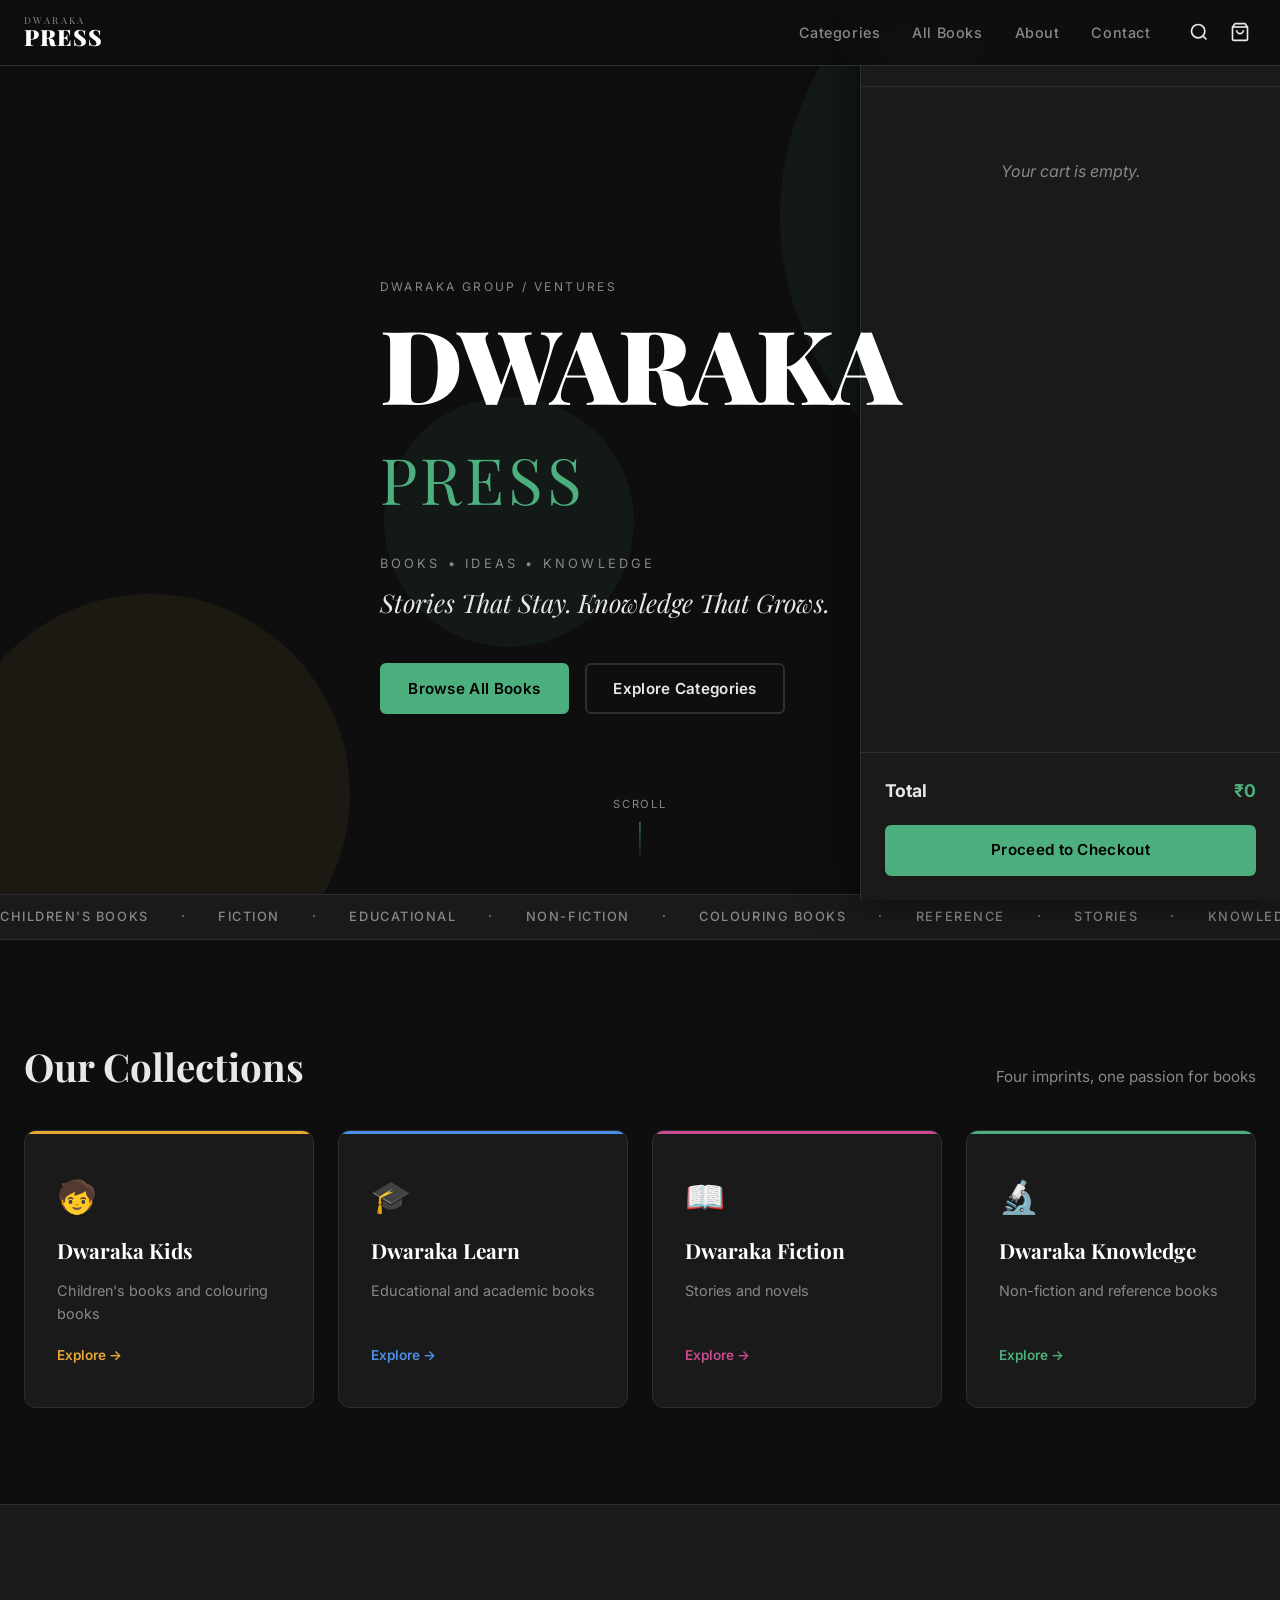
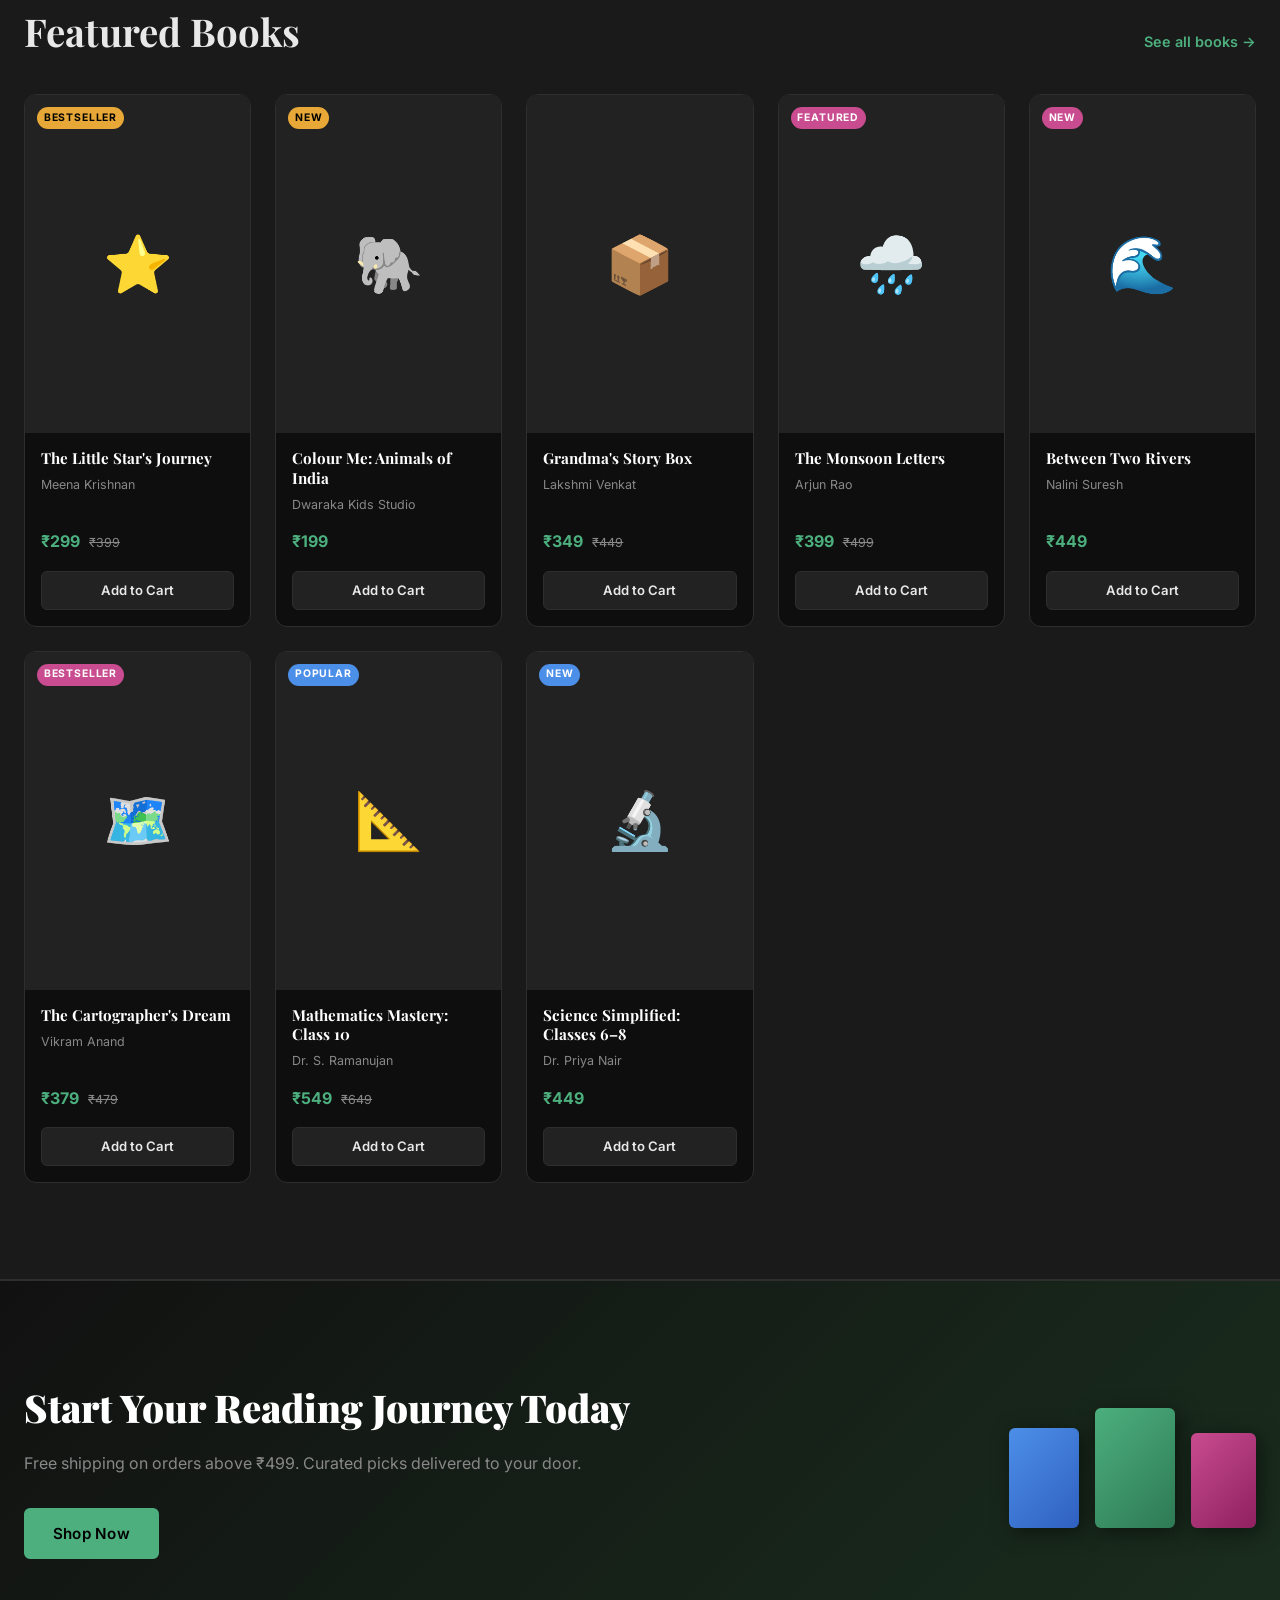
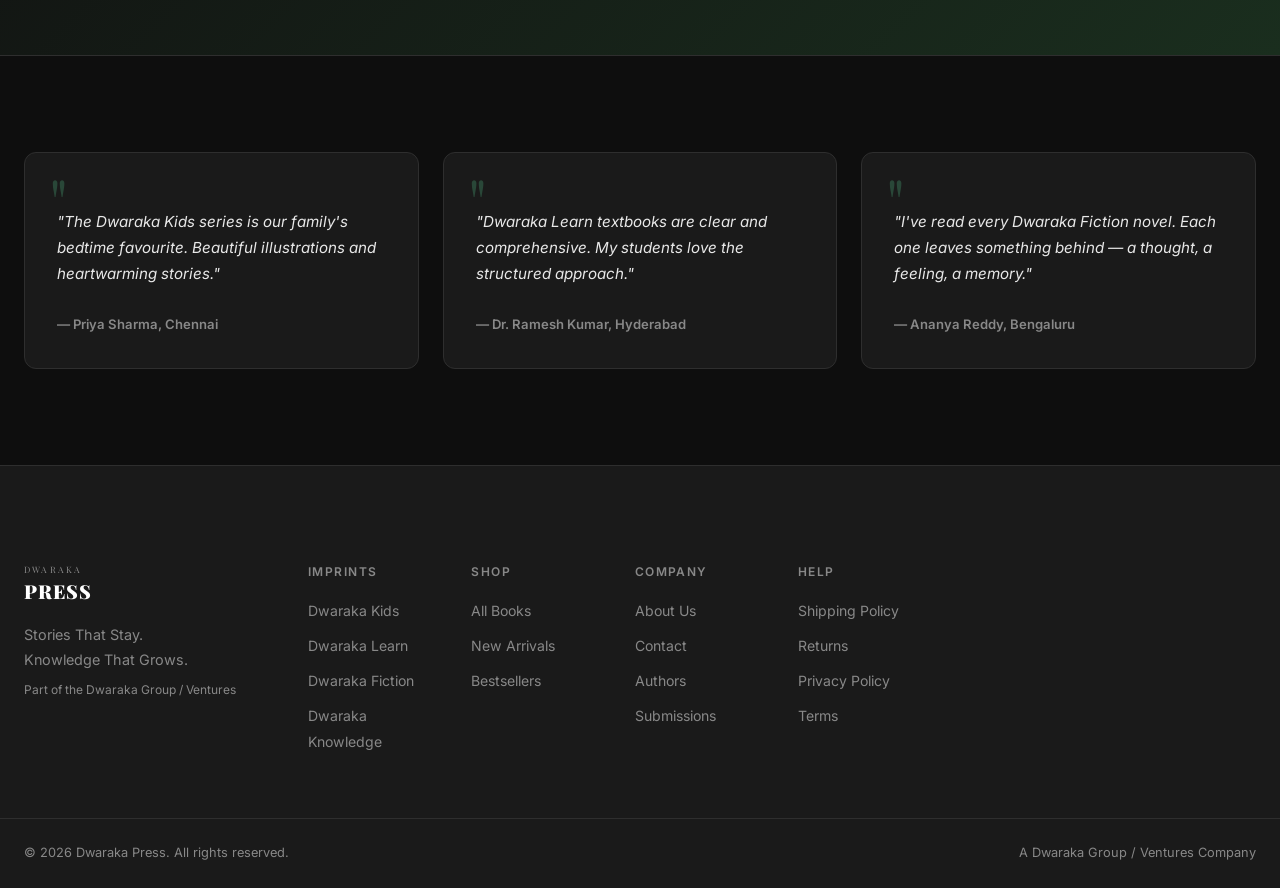
==== index.html @ 1da7fdc3 "first commit" ====
<!DOCTYPE html>
<html lang="en">
<head>
  <meta charset="UTF-8" />
  <meta name="viewport" content="width=device-width, initial-scale=1.0" />
  <title>Dwaraka Press – Books · Ideas · Knowledge</title>
  <meta name="description" content="Dwaraka Press – Stories That Stay. Knowledge That Grows. Shop children's books, fiction, educational and non-fiction books." />
  <link rel="stylesheet" href="css/styles.css" />
  <link rel="preconnect" href="https://fonts.googleapis.com" />
  <link rel="preconnect" href="https://fonts.gstatic.com" crossorigin />
  <link href="https://fonts.googleapis.com/css2?family=Playfair+Display:ital,wght@0,400;0,700;0,900;1,400&family=Inter:wght@300;400;500;600;700&display=swap" rel="stylesheet" />
</head>
<body>

  <!-- ===== HEADER / NAV ===== -->
  <header class="site-header" id="site-header">
    <div class="header-inner container">
      <a href="index.html" class="brand-logo" aria-label="Dwaraka Press home">
        <span class="brand-parent">DWARAKA</span>
        <span class="brand-name">PRESS</span>
      </a>

      <nav class="main-nav" aria-label="Main navigation">
        <ul role="list">
          <li><a href="#categories">Categories</a></li>
          <li><a href="books.html">All Books</a></li>
          <li><a href="about.html">About</a></li>
          <li><a href="contact.html">Contact</a></li>
        </ul>
      </nav>

      <div class="header-actions">
        <button class="icon-btn search-toggle" aria-label="Open search" aria-expanded="false" aria-controls="search-overlay">
          <svg width="20" height="20" viewBox="0 0 24 24" fill="none" stroke="currentColor" stroke-width="2" aria-hidden="true"><circle cx="11" cy="11" r="8"/><path d="m21 21-4.35-4.35"/></svg>
        </button>
        <button class="icon-btn cart-toggle" aria-label="Open cart" aria-controls="cart-modal">
          <svg width="20" height="20" viewBox="0 0 24 24" fill="none" stroke="currentColor" stroke-width="2" aria-hidden="true"><path d="M6 2 3 6v14a2 2 0 0 0 2 2h14a2 2 0 0 0 2-2V6l-3-4z"/><line x1="3" y1="6" x2="21" y2="6"/><path d="M16 10a4 4 0 0 1-8 0"/></svg>
          <span class="cart-badge" id="cart-count" aria-live="polite">0</span>
        </button>
        <button class="hamburger" aria-label="Toggle menu" aria-expanded="false" aria-controls="mobile-nav">
          <span></span><span></span><span></span>
        </button>
      </div>
    </div>

    <!-- Mobile Nav -->
    <nav class="mobile-nav" id="mobile-nav" aria-hidden="true">
      <ul role="list">
        <li><a href="#categories">Categories</a></li>
        <li><a href="books.html">All Books</a></li>
        <li><a href="about.html">About</a></li>
        <li><a href="contact.html">Contact</a></li>
      </ul>
    </nav>
  </header>

  <!-- ===== SEARCH OVERLAY ===== -->
  <div class="search-overlay" id="search-overlay" aria-hidden="true" role="search">
    <div class="search-inner">
      <label for="search-input" class="visually-hidden">Search books</label>
      <input type="search" id="search-input" placeholder="Search books, authors, topics…" autocomplete="off" enterkeyhint="search" />
      <button class="search-close" aria-label="Close search">✕</button>
    </div>
    <div class="search-results" id="search-results" aria-live="polite"></div>
  </div>

  <main>

    <!-- ===== HERO ===== -->
    <section class="hero" aria-labelledby="hero-heading">
      <div class="hero-bg-art" aria-hidden="true">
        <div class="hero-circle c1"></div>
        <div class="hero-circle c2"></div>
        <div class="hero-circle c3"></div>
      </div>
      <div class="container hero-content">
        <p class="hero-eyebrow">DWARAKA GROUP / VENTURES</p>
        <h1 id="hero-heading">
          <span class="hero-title-main">DWARAKA</span>
          <span class="hero-title-sub">PRESS</span>
        </h1>
        <p class="hero-meta">BOOKS &bull; IDEAS &bull; KNOWLEDGE</p>
        <p class="hero-tagline"><em>Stories That Stay. Knowledge That Grows.</em></p>
        <div class="hero-ctas">
          <a href="books.html" class="btn btn-primary">Browse All Books</a>
          <a href="#categories" class="btn btn-ghost">Explore Categories</a>
        </div>
      </div>
      <div class="hero-scroll-hint" aria-hidden="true">
        <span>Scroll</span>
        <div class="scroll-line"></div>
      </div>
    </section>

    <!-- ===== MARQUEE BANNER ===== -->
    <div class="marquee-banner" aria-hidden="true">
      <div class="marquee-track">
        <span>Children's Books</span><span>·</span>
        <span>Fiction</span><span>·</span>
        <span>Educational</span><span>·</span>
        <span>Non-Fiction</span><span>·</span>
        <span>Colouring Books</span><span>·</span>
        <span>Reference</span><span>·</span>
        <span>Stories</span><span>·</span>
        <span>Knowledge</span><span>·</span>
        <!-- duplicate for seamless loop -->
        <span>Children's Books</span><span>·</span>
        <span>Fiction</span><span>·</span>
        <span>Educational</span><span>·</span>
        <span>Non-Fiction</span><span>·</span>
        <span>Colouring Books</span><span>·</span>
        <span>Reference</span><span>·</span>
        <span>Stories</span><span>·</span>
        <span>Knowledge</span><span>·</span>
      </div>
    </div>

    <!-- ===== CATEGORIES ===== -->
    <section class="categories-section" id="categories" aria-labelledby="cat-heading">
      <div class="container">
        <div class="section-header">
          <h2 id="cat-heading">Our Collections</h2>
          <p>Four imprints, one passion for books</p>
        </div>
        <div class="categories-grid">
          <a href="books.html?cat=kids" class="category-card cat-kids" data-cat="kids">
            <div class="cat-icon" aria-hidden="true">🧒</div>
            <h3>Dwaraka Kids</h3>
            <p>Children's books and colouring books</p>
            <span class="cat-link">Explore →</span>
          </a>
          <a href="books.html?cat=learn" class="category-card cat-learn" data-cat="learn">
            <div class="cat-icon" aria-hidden="true">🎓</div>
            <h3>Dwaraka Learn</h3>
            <p>Educational and academic books</p>
            <span class="cat-link">Explore →</span>
          </a>
          <a href="books.html?cat=fiction" class="category-card cat-fiction" data-cat="fiction">
            <div class="cat-icon" aria-hidden="true">📖</div>
            <h3>Dwaraka Fiction</h3>
            <p>Stories and novels</p>
            <span class="cat-link">Explore →</span>
          </a>
          <a href="books.html?cat=knowledge" class="category-card cat-knowledge" data-cat="knowledge">
            <div class="cat-icon" aria-hidden="true">🔬</div>
            <h3>Dwaraka Knowledge</h3>
            <p>Non-fiction and reference books</p>
            <span class="cat-link">Explore →</span>
          </a>
        </div>
      </div>
    </section>

    <!-- ===== FEATURED BOOKS ===== -->
    <section class="featured-section" aria-labelledby="featured-heading">
      <div class="container">
        <div class="section-header">
          <h2 id="featured-heading">Featured Books</h2>
          <a href="books.html" class="see-all-link">See all books →</a>
        </div>
        <div class="books-grid" id="featured-books" role="list">
          <!-- Populated by JS -->
        </div>
      </div>
    </section>

    <!-- ===== BANNER / PROMO ===== -->
    <section class="promo-banner" aria-labelledby="promo-heading">
      <div class="container promo-inner">
        <div class="promo-text">
          <h2 id="promo-heading">Start Your Reading Journey Today</h2>
          <p>Free shipping on orders above ₹499. Curated picks delivered to your door.</p>
          <a href="books.html" class="btn btn-primary">Shop Now</a>
        </div>
        <div class="promo-art" aria-hidden="true">
          <div class="promo-book pb1"></div>
          <div class="promo-book pb2"></div>
          <div class="promo-book pb3"></div>
        </div>
      </div>
    </section>

    <!-- ===== TESTIMONIALS ===== -->
    <section class="testimonials-section" aria-labelledby="testimonials-heading">
      <div class="container">
        <h2 id="testimonials-heading" class="visually-hidden">What readers say</h2>
        <div class="testimonials-grid">
          <blockquote class="testimonial-card">
            <p>"The Dwaraka Kids series is our family's bedtime favourite. Beautiful illustrations and heartwarming stories."</p>
            <footer><cite>— Priya Sharma, Chennai</cite></footer>
          </blockquote>
          <blockquote class="testimonial-card">
            <p>"Dwaraka Learn textbooks are clear and comprehensive. My students love the structured approach."</p>
            <footer><cite>— Dr. Ramesh Kumar, Hyderabad</cite></footer>
          </blockquote>
          <blockquote class="testimonial-card">
            <p>"I've read every Dwaraka Fiction novel. Each one leaves something behind — a thought, a feeling, a memory."</p>
            <footer><cite>— Ananya Reddy, Bengaluru</cite></footer>
          </blockquote>
        </div>
      </div>
    </section>

  </main>

  <!-- ===== FOOTER ===== -->
  <footer class="site-footer">
    <div class="container footer-inner">
      <div class="footer-brand">
        <div class="footer-logo">
          <span class="brand-parent">DWARAKA</span>
          <span class="brand-name">PRESS</span>
        </div>
        <p>Stories That Stay.<br/>Knowledge That Grows.</p>
        <p class="footer-parent">Part of the Dwaraka Group / Ventures</p>
      </div>
      <div class="footer-links">
        <div class="footer-col">
          <h4>Imprints</h4>
          <ul role="list">
            <li><a href="books.html?cat=kids">Dwaraka Kids</a></li>
            <li><a href="books.html?cat=learn">Dwaraka Learn</a></li>
            <li><a href="books.html?cat=fiction">Dwaraka Fiction</a></li>
            <li><a href="books.html?cat=knowledge">Dwaraka Knowledge</a></li>
          </ul>
        </div>
        <div class="footer-col">
          <h4>Shop</h4>
          <ul role="list">
            <li><a href="books.html">All Books</a></li>
            <li><a href="books.html?sort=new">New Arrivals</a></li>
            <li><a href="books.html?sort=bestseller">Bestsellers</a></li>
          </ul>
        </div>
        <div class="footer-col">
          <h4>Company</h4>
          <ul role="list">
            <li><a href="about.html">About Us</a></li>
            <li><a href="contact.html">Contact</a></li>
            <li><a href="#">Authors</a></li>
            <li><a href="#">Submissions</a></li>
          </ul>
        </div>
        <div class="footer-col">
          <h4>Help</h4>
          <ul role="list">
            <li><a href="#">Shipping Policy</a></li>
            <li><a href="#">Returns</a></li>
            <li><a href="#">Privacy Policy</a></li>
            <li><a href="#">Terms</a></li>
          </ul>
        </div>
      </div>
    </div>
    <div class="footer-bottom container">
      <p>&copy; 2026 Dwaraka Press. All rights reserved.</p>
      <p>A Dwaraka Group / Ventures Company</p>
    </div>
  </footer>

  <!-- ===== CART MODAL ===== -->
  <dialog class="cart-modal" id="cart-modal" aria-labelledby="cart-heading">
    <div class="cart-modal-inner">
      <div class="cart-header">
        <h2 id="cart-heading">Your Cart</h2>
        <button class="icon-btn cart-close" aria-label="Close cart">✕</button>
      </div>
      <div class="cart-items" id="cart-items" aria-live="polite">
        <p class="cart-empty">Your cart is empty.</p>
      </div>
      <div class="cart-footer" id="cart-footer" hidden>
        <div class="cart-total">
          <span>Total</span>
          <span id="cart-total-price">₹0</span>
        </div>
        <a href="checkout.html" class="btn btn-primary btn-full">Proceed to Checkout</a>
      </div>
    </div>
  </dialog>

  <!-- ===== TOAST ===== -->
  <div class="toast" id="toast" aria-live="assertive" aria-atomic="true" hidden></div>

  <script src="js/data.js"></script>
  <script src="js/cart.js"></script>
  <script src="js/main.js"></script>
</body>
</html>
---- css/styles.css ----
/* ============================================================
   DWARAKA PRESS – Main Stylesheet
   Design: Dark-first, elegant, editorial
   ============================================================ */

/* ---------- 0. CSS Custom Properties ---------- */
:root {
  /* Colours */
  --clr-bg: #0e0e0e;
  --clr-surface: #1a1a1a;
  --clr-surface-2: #222222;
  --clr-border: #2e2e2e;
  --clr-text: #e8e8e8;
  --clr-text-muted: #888;
  --clr-accent: #4caf7d;       /* green – matches the pill in the image */
  --clr-accent-hover: #3d9c6a;
  --clr-gold: #c9a84c;
  --clr-white: #ffffff;

  /* Category colours */
  --clr-kids:      #e8a838;
  --clr-learn:     #4c8fe8;
  --clr-fiction:   #c84c8f;
  --clr-knowledge: #4caf7d;

  /* Typography */
  --font-serif: 'Playfair Display', Georgia, serif;
  --font-sans:  'Inter', system-ui, sans-serif;

  /* Spacing */
  --space-xs:  0.5rem;
  --space-sm:  1rem;
  --space-md:  2rem;
  --space-lg:  4rem;
  --space-xl:  6rem;

  /* Radius */
  --radius-sm: 6px;
  --radius-md: 12px;
  --radius-lg: 20px;

  /* Transition */
  --ease: cubic-bezier(0.4, 0, 0.2, 1);
  --dur:  250ms;

  /* Container */
  --container: 1280px;
}

/* ---------- 1. Reset & Base ---------- */
*, *::before, *::after { box-sizing: border-box; margin: 0; padding: 0; }

html {
  scroll-behavior: smooth;
  -webkit-text-size-adjust: 100%;
}

body {
  font-family: var(--font-sans);
  background: var(--clr-bg);
  color: var(--clr-text);
  line-height: 1.6;
  overflow-x: hidden;
}

img { display: block; max-width: 100%; height: auto; }
a { color: inherit; text-decoration: none; }
ul[role="list"] { list-style: none; }
button { cursor: pointer; font: inherit; }

.visually-hidden {
  position: absolute;
  width: 1px; height: 1px;
  padding: 0; margin: -1px;
  overflow: hidden;
  clip: rect(0,0,0,0);
  white-space: nowrap;
  border: 0;
}

/* ---------- 2. Layout Utilities ---------- */
.container {
  max-width: var(--container);
  margin-inline: auto;
  padding-inline: 1.5rem;
}

.section-header {
  display: flex;
  align-items: baseline;
  justify-content: space-between;
  gap: var(--space-sm);
  margin-bottom: var(--space-md);
  flex-wrap: wrap;
}
.section-header h2 {
  font-family: var(--font-serif);
  font-size: clamp(1.6rem, 3vw, 2.4rem);
  font-weight: 700;
}
.section-header p {
  color: var(--clr-text-muted);
  font-size: 0.95rem;
}
.see-all-link {
  color: var(--clr-accent);
  font-size: 0.9rem;
  font-weight: 600;
  transition: opacity var(--dur) var(--ease);
}
.see-all-link:hover { opacity: 0.7; }

/* ---------- 3. Buttons ---------- */
.btn {
  display: inline-flex;
  align-items: center;
  gap: 0.5em;
  padding: 0.75em 1.75em;
  border-radius: var(--radius-sm);
  font-weight: 600;
  font-size: 0.95rem;
  letter-spacing: 0.02em;
  border: 2px solid transparent;
  transition: background var(--dur) var(--ease),
              border-color var(--dur) var(--ease),
              color var(--dur) var(--ease),
              transform var(--dur) var(--ease);
  cursor: pointer;
  text-align: center;
}
.btn:hover  { transform: translateY(-1px); }
.btn:active { transform: translateY(0); }

.btn-primary {
  background: var(--clr-accent);
  color: #000;
  border-color: var(--clr-accent);
}
.btn-primary:hover {
  background: var(--clr-accent-hover);
  border-color: var(--clr-accent-hover);
}
.btn-ghost {
  background: transparent;
  color: var(--clr-text);
  border-color: var(--clr-border);
}
.btn-ghost:hover {
  border-color: var(--clr-accent);
  color: var(--clr-accent);
}
.btn-full { width: 100%; justify-content: center; }

.icon-btn {
  background: none;
  border: none;
  color: var(--clr-text);
  padding: 0.4em;
  border-radius: var(--radius-sm);
  display: flex;
  align-items: center;
  justify-content: center;
  transition: color var(--dur) var(--ease), background var(--dur) var(--ease);
  position: relative;
}
.icon-btn:hover { color: var(--clr-accent); }

/* ---------- 4. Site Header ---------- */
.site-header {
  position: sticky;
  top: 0;
  z-index: 100;
  background: rgba(14,14,14,0.92);
  backdrop-filter: blur(12px);
  -webkit-backdrop-filter: blur(12px);
  border-bottom: 1px solid var(--clr-border);
  transition: box-shadow var(--dur) var(--ease);
}
.site-header.scrolled { box-shadow: 0 2px 20px rgba(0,0,0,0.5); }

.header-inner {
  display: flex;
  align-items: center;
  gap: var(--space-md);
  padding-block: 1rem;
}

.brand-logo {
  display: flex;
  flex-direction: column;
  line-height: 1;
  flex-shrink: 0;
}
.brand-parent {
  font-family: var(--font-serif);
  font-size: 0.6rem;
  letter-spacing: 0.25em;
  color: var(--clr-text-muted);
  text-transform: uppercase;
}
.brand-name {
  font-family: var(--font-serif);
  font-size: 1.4rem;
  font-weight: 900;
  letter-spacing: 0.05em;
  color: var(--clr-white);
}

.main-nav { margin-left: auto; }
.main-nav ul {
  display: flex;
  gap: 2rem;
  list-style: none;
}
.main-nav a {
  font-size: 0.9rem;
  font-weight: 500;
  color: var(--clr-text-muted);
  letter-spacing: 0.04em;
  transition: color var(--dur) var(--ease);
  position: relative;
}
.main-nav a::after {
  content: '';
  position: absolute;
  bottom: -3px; left: 0;
  width: 0; height: 1px;
  background: var(--clr-accent);
  transition: width var(--dur) var(--ease);
}
.main-nav a:hover { color: var(--clr-white); }
.main-nav a:hover::after { width: 100%; }

.header-actions {
  display: flex;
  align-items: center;
  gap: 0.5rem;
}

.cart-badge {
  position: absolute;
  top: -4px; right: -4px;
  background: var(--clr-accent);
  color: #000;
  font-size: 0.6rem;
  font-weight: 700;
  width: 16px; height: 16px;
  border-radius: 50%;
  display: flex;
  align-items: center;
  justify-content: center;
}

.hamburger {
  display: none;
  flex-direction: column;
  gap: 4px;
  background: none;
  border: none;
  padding: 0.5em;
  cursor: pointer;
}
.hamburger span {
  display: block;
  width: 22px; height: 2px;
  background: var(--clr-text);
  border-radius: 2px;
  transition: transform var(--dur) var(--ease), opacity var(--dur) var(--ease);
}
.hamburger[aria-expanded="true"] span:nth-child(1) { transform: translateY(6px) rotate(45deg); }
.hamburger[aria-expanded="true"] span:nth-child(2) { opacity: 0; }
.hamburger[aria-expanded="true"] span:nth-child(3) { transform: translateY(-6px) rotate(-45deg); }

/* Mobile Nav */
.mobile-nav {
  display: none;
  border-top: 1px solid var(--clr-border);
  padding: var(--space-sm) 1.5rem;
}
.mobile-nav.open { display: block; }
.mobile-nav ul {
  display: flex;
  flex-direction: column;
  gap: 1rem;
  list-style: none;
}
.mobile-nav a {
  font-size: 1rem;
  font-weight: 500;
  color: var(--clr-text);
  padding: 0.4em 0;
  display: block;
}

/* ---------- 5. Search Overlay ---------- */
.search-overlay {
  position: fixed;
  inset: 0;
  z-index: 200;
  background: rgba(14,14,14,0.97);
  display: flex;
  flex-direction: column;
  align-items: center;
  padding-top: 8rem;
  padding-inline: 1.5rem;
  opacity: 0;
  pointer-events: none;
  transition: opacity var(--dur) var(--ease);
}
.search-overlay.open {
  opacity: 1;
  pointer-events: all;
}
.search-overlay[aria-hidden="false"] { pointer-events: all; }

.search-inner {
  display: flex;
  align-items: center;
  gap: 1rem;
  width: 100%;
  max-width: 640px;
  border-bottom: 2px solid var(--clr-accent);
  padding-bottom: 0.5rem;
}
.search-inner input {
  flex: 1;
  background: none;
  border: none;
  color: var(--clr-white);
  font-size: 1.5rem;
  font-family: var(--font-serif);
  outline: none;
}
.search-inner input::placeholder { color: var(--clr-text-muted); }
.search-close {
  background: none;
  border: none;
  color: var(--clr-text-muted);
  font-size: 1.2rem;
  cursor: pointer;
  padding: 0.3em;
}
.search-results {
  width: 100%;
  max-width: 640px;
  margin-top: var(--space-sm);
  display: grid;
  gap: 1rem;
}
.search-result-item {
  background: var(--clr-surface);
  border-radius: var(--radius-sm);
  padding: 1rem;
  display: flex;
  gap: 1rem;
  cursor: pointer;
  transition: background var(--dur) var(--ease);
  border: 1px solid var(--clr-border);
}
.search-result-item:hover { background: var(--clr-surface-2); }
.search-result-item .sri-cover {
  width: 50px; height: 70px;
  border-radius: 4px;
  object-fit: cover;
  background: var(--clr-border);
  flex-shrink: 0;
  display: flex;
  align-items: center;
  justify-content: center;
  font-size: 1.5rem;
}
.search-result-item .sri-info h4 { font-size: 0.95rem; }
.search-result-item .sri-info p { font-size: 0.8rem; color: var(--clr-text-muted); }

/* ---------- 6. Hero ---------- */
.hero {
  position: relative;
  min-height: 92svh;
  display: flex;
  align-items: center;
  overflow: hidden;
  padding-block: var(--space-xl) var(--space-lg);
}

.hero-bg-art {
  position: absolute;
  inset: 0;
  pointer-events: none;
}
.hero-circle {
  position: absolute;
  border-radius: 50%;
  opacity: 0.07;
}
.c1 { width: 600px; height: 600px; background: var(--clr-accent);  top: -150px; right: -100px; }
.c2 { width: 400px; height: 400px; background: var(--clr-gold);    bottom: -100px; left: -50px; }
.c3 { width: 250px; height: 250px; background: var(--clr-accent);  top: 40%; left: 30%; }

.hero-content {
  position: relative;
  z-index: 1;
  max-width: 720px;
}
.hero-eyebrow {
  font-size: 0.75rem;
  letter-spacing: 0.2em;
  color: var(--clr-text-muted);
  margin-bottom: 1rem;
  text-transform: uppercase;
}
.hero-title-main {
  display: block;
  font-family: var(--font-serif);
  font-size: clamp(3rem, 8vw, 7rem);
  font-weight: 900;
  line-height: 1;
  color: var(--clr-white);
  letter-spacing: -0.02em;
}
.hero-title-sub {
  display: block;
  font-family: var(--font-serif);
  font-size: clamp(1.8rem, 5vw, 4rem);
  font-weight: 400;
  color: var(--clr-accent);
  letter-spacing: 0.06em;
  margin-top: 0.2em;
}
.hero-meta {
  margin-top: 1.5rem;
  font-size: 0.8rem;
  letter-spacing: 0.25em;
  color: var(--clr-text-muted);
  text-transform: uppercase;
}
.hero-tagline {
  font-family: var(--font-serif);
  font-size: clamp(1.1rem, 2.5vw, 1.6rem);
  color: var(--clr-text);
  margin-top: 0.5rem;
  font-style: italic;
}
.hero-ctas {
  display: flex;
  gap: 1rem;
  margin-top: 2.5rem;
  flex-wrap: wrap;
}

.hero-scroll-hint {
  position: absolute;
  bottom: 2rem;
  left: 50%;
  transform: translateX(-50%);
  display: flex;
  flex-direction: column;
  align-items: center;
  gap: 0.5rem;
  color: var(--clr-text-muted);
  font-size: 0.7rem;
  letter-spacing: 0.15em;
  text-transform: uppercase;
}
.scroll-line {
  width: 1px;
  height: 40px;
  background: linear-gradient(to bottom, var(--clr-accent), transparent);
  animation: scrollPulse 2s ease-in-out infinite;
}
@keyframes scrollPulse {
  0%, 100% { opacity: 0.4; transform: scaleY(1); }
  50%       { opacity: 1;   transform: scaleY(1.2); }
}

/* ---------- 7. Marquee ---------- */
.marquee-banner {
  overflow: hidden;
  border-block: 1px solid var(--clr-border);
  background: var(--clr-surface);
  padding-block: 0.75rem;
}
.marquee-track {
  display: flex;
  gap: 2rem;
  width: max-content;
  animation: marquee 30s linear infinite;
  white-space: nowrap;
}
.marquee-track span {
  font-size: 0.8rem;
  letter-spacing: 0.12em;
  text-transform: uppercase;
  color: var(--clr-text-muted);
  font-weight: 500;
}
.marquee-track span:not(:nth-child(odd)) { color: var(--clr-accent); }

@keyframes marquee {
  from { transform: translateX(0); }
  to   { transform: translateX(-50%); }
}
@media (prefers-reduced-motion: reduce) {
  .marquee-track { animation: none; }
}

/* ---------- 8. Categories ---------- */
.categories-section {
  padding-block: var(--space-xl);
}
.categories-grid {
  display: grid;
  grid-template-columns: repeat(auto-fit, minmax(260px, 1fr));
  gap: 1.5rem;
}
.category-card {
  background: var(--clr-surface);
  border: 1px solid var(--clr-border);
  border-radius: var(--radius-md);
  padding: 2.5rem 2rem;
  display: flex;
  flex-direction: column;
  gap: 0.75rem;
  transition: transform var(--dur) var(--ease),
              border-color var(--dur) var(--ease),
              box-shadow var(--dur) var(--ease);
  position: relative;
  overflow: hidden;
}
.category-card::before {
  content: '';
  position: absolute;
  top: 0; left: 0; right: 0;
  height: 3px;
  border-radius: var(--radius-md) var(--radius-md) 0 0;
  transition: opacity var(--dur) var(--ease);
}
.cat-kids::before      { background: var(--clr-kids); }
.cat-learn::before     { background: var(--clr-learn); }
.cat-fiction::before   { background: var(--clr-fiction); }
.cat-knowledge::before { background: var(--clr-knowledge); }

.category-card:hover {
  transform: translateY(-4px);
  border-color: transparent;
}
.cat-kids:hover      { box-shadow: 0 8px 32px rgba(232, 168, 56, 0.15); }
.cat-learn:hover     { box-shadow: 0 8px 32px rgba(76, 143, 232, 0.15); }
.cat-fiction:hover   { box-shadow: 0 8px 32px rgba(200, 76, 143, 0.15); }
.cat-knowledge:hover { box-shadow: 0 8px 32px rgba(76, 175, 125, 0.15); }

.cat-icon { font-size: 2rem; }
.category-card h3 {
  font-family: var(--font-serif);
  font-size: 1.3rem;
  font-weight: 700;
  color: var(--clr-white);
}
.category-card p {
  font-size: 0.9rem;
  color: var(--clr-text-muted);
  flex: 1;
}
.cat-link {
  font-size: 0.85rem;
  font-weight: 600;
  margin-top: 0.5rem;
  transition: color var(--dur) var(--ease);
}
.cat-kids .cat-link      { color: var(--clr-kids); }
.cat-learn .cat-link     { color: var(--clr-learn); }
.cat-fiction .cat-link   { color: var(--clr-fiction); }
.cat-knowledge .cat-link { color: var(--clr-knowledge); }

/* ---------- 9. Books Grid ---------- */
.featured-section {
  padding-block: var(--space-xl);
  background: var(--clr-surface);
  border-block: 1px solid var(--clr-border);
}

.books-grid {
  display: grid;
  grid-template-columns: repeat(auto-fill, minmax(200px, 1fr));
  gap: 1.5rem;
}

.book-card {
  background: var(--clr-bg);
  border: 1px solid var(--clr-border);
  border-radius: var(--radius-md);
  overflow: hidden;
  display: flex;
  flex-direction: column;
  transition: transform var(--dur) var(--ease),
              box-shadow var(--dur) var(--ease);
  role: listitem;
}
.book-card:hover {
  transform: translateY(-4px);
  box-shadow: 0 12px 40px rgba(0,0,0,0.4);
}

.book-cover {
  aspect-ratio: 2/3;
  background: var(--clr-surface-2);
  display: flex;
  align-items: center;
  justify-content: center;
  font-size: 3.5rem;
  position: relative;
  overflow: hidden;
}
.book-cover img {
  width: 100%; height: 100%;
  object-fit: cover;
  transition: transform 400ms var(--ease);
}
.book-card:hover .book-cover img { transform: scale(1.04); }

.book-badge {
  position: absolute;
  top: 0.75rem; left: 0.75rem;
  background: var(--clr-accent);
  color: #000;
  font-size: 0.65rem;
  font-weight: 700;
  letter-spacing: 0.08em;
  padding: 0.25em 0.65em;
  border-radius: 999px;
  text-transform: uppercase;
}
.book-badge.badge-kids      { background: var(--clr-kids);      color: #000; }
.book-badge.badge-learn     { background: var(--clr-learn);     color: #fff; }
.book-badge.badge-fiction   { background: var(--clr-fiction);   color: #fff; }
.book-badge.badge-knowledge { background: var(--clr-knowledge); color: #000; }

.book-info {
  padding: 1rem;
  display: flex;
  flex-direction: column;
  gap: 0.4rem;
  flex: 1;
}
.book-info h3 {
  font-family: var(--font-serif);
  font-size: 0.95rem;
  font-weight: 700;
  line-height: 1.3;
  color: var(--clr-white);
  display: -webkit-box;
  -webkit-line-clamp: 2;
  -webkit-box-orient: vertical;
  overflow: hidden;
}
.book-author {
  font-size: 0.78rem;
  color: var(--clr-text-muted);
}
.book-price {
  font-size: 1rem;
  font-weight: 700;
  color: var(--clr-accent);
  margin-top: auto;
  padding-top: 0.5rem;
}
.book-price .price-original {
  font-size: 0.78rem;
  color: var(--clr-text-muted);
  text-decoration: line-through;
  margin-left: 0.4em;
  font-weight: 400;
}
.btn-add-cart {
  display: block;
  width: calc(100% - 2rem);
  margin: 0 1rem 1rem;
  padding: 0.6em 1em;
  background: var(--clr-surface-2);
  border: 1px solid var(--clr-border);
  border-radius: var(--radius-sm);
  color: var(--clr-text);
  font-size: 0.82rem;
  font-weight: 600;
  text-align: center;
  cursor: pointer;
  transition: background var(--dur) var(--ease),
              border-color var(--dur) var(--ease),
              color var(--dur) var(--ease);
}
.btn-add-cart:hover {
  background: var(--clr-accent);
  border-color: var(--clr-accent);
  color: #000;
}
.btn-add-cart.adding {
  background: var(--clr-accent);
  color: #000;
}

/* ---------- 10. Promo Banner ---------- */
.promo-banner {
  padding-block: var(--space-xl);
  background: linear-gradient(135deg, #111 0%, #1a2e1e 100%);
  border-block: 1px solid var(--clr-border);
}
.promo-inner {
  display: flex;
  align-items: center;
  gap: var(--space-lg);
  flex-wrap: wrap;
}
.promo-text { flex: 1; min-width: 280px; }
.promo-text h2 {
  font-family: var(--font-serif);
  font-size: clamp(1.6rem, 3vw, 2.6rem);
  font-weight: 900;
  color: var(--clr-white);
  margin-bottom: 0.75rem;
}
.promo-text p {
  color: var(--clr-text-muted);
  margin-bottom: 2rem;
  font-size: 1rem;
}
.promo-art {
  display: flex;
  gap: 1rem;
  align-items: flex-end;
  flex-shrink: 0;
}
.promo-book {
  border-radius: 6px;
  box-shadow: 4px 4px 20px rgba(0,0,0,0.5);
}
.pb1 { width: 70px;  height: 100px; background: linear-gradient(135deg, #4c8fe8, #3060c0); }
.pb2 { width: 80px;  height: 120px; background: linear-gradient(135deg, #4caf7d, #2e7a55); }
.pb3 { width: 65px;  height: 95px;  background: linear-gradient(135deg, #c84c8f, #8f2060); }

/* ---------- 11. Testimonials ---------- */
.testimonials-section {
  padding-block: var(--space-xl);
}
.testimonials-grid {
  display: grid;
  grid-template-columns: repeat(auto-fit, minmax(280px, 1fr));
  gap: 1.5rem;
}
.testimonial-card {
  background: var(--clr-surface);
  border: 1px solid var(--clr-border);
  border-radius: var(--radius-md);
  padding: 2rem;
  display: flex;
  flex-direction: column;
  gap: 1.5rem;
  position: relative;
}
.testimonial-card::before {
  content: '"';
  position: absolute;
  top: 1rem; left: 1.5rem;
  font-family: var(--font-serif);
  font-size: 4rem;
  line-height: 1;
  color: var(--clr-accent);
  opacity: 0.3;
}
.testimonial-card p {
  font-style: italic;
  color: var(--clr-text);
  font-size: 0.95rem;
  line-height: 1.7;
  padding-top: 1.5rem;
}
.testimonial-card footer { margin-top: auto; }
.testimonial-card cite {
  font-style: normal;
  font-size: 0.82rem;
  color: var(--clr-text-muted);
  font-weight: 600;
}

/* ---------- 12. Footer ---------- */
.site-footer {
  background: var(--clr-surface);
  border-top: 1px solid var(--clr-border);
  padding-top: var(--space-xl);
}
.footer-inner {
  display: flex;
  gap: var(--space-lg);
  flex-wrap: wrap;
  padding-bottom: var(--space-lg);
}
.footer-brand {
  min-width: 200px;
  flex: 0 0 220px;
}
.footer-logo {
  display: flex;
  flex-direction: column;
  margin-bottom: 1rem;
}
.footer-logo .brand-parent { font-size: 0.55rem; }
.footer-logo .brand-name   { font-size: 1.2rem; }
.footer-brand p { font-size: 0.9rem; color: var(--clr-text-muted); line-height: 1.7; }
.footer-parent { font-size: 0.75rem !important; margin-top: 0.5rem; }

.footer-links {
  display: grid;
  grid-template-columns: repeat(auto-fill, minmax(130px, 1fr));
  gap: var(--space-md);
  flex: 1;
}
.footer-col h4 {
  font-size: 0.75rem;
  letter-spacing: 0.12em;
  text-transform: uppercase;
  color: var(--clr-text-muted);
  margin-bottom: 1rem;
  font-weight: 600;
}
.footer-col ul { display: flex; flex-direction: column; gap: 0.6rem; }
.footer-col a {
  font-size: 0.88rem;
  color: var(--clr-text-muted);
  transition: color var(--dur) var(--ease);
}
.footer-col a:hover { color: var(--clr-accent); }

.footer-bottom {
  border-top: 1px solid var(--clr-border);
  padding-block: 1.5rem;
  display: flex;
  justify-content: space-between;
  flex-wrap: wrap;
  gap: 0.5rem;
}
.footer-bottom p { font-size: 0.8rem; color: var(--clr-text-muted); }

/* ---------- 13. Cart Modal (dialog) ---------- */
.cart-modal {
  position: fixed;
  inset: 0 0 0 auto;
  margin: 0;
  width: 100%;
  max-width: 420px;
  height: 100%;
  border: none;
  background: var(--clr-surface);
  color: var(--clr-text);
  padding: 0;
  display: flex;
  flex-direction: column;
  border-left: 1px solid var(--clr-border);
  box-shadow: -4px 0 40px rgba(0,0,0,0.5);
}
.cart-modal::backdrop {
  background: rgba(0,0,0,0.6);
  backdrop-filter: blur(4px);
}
.cart-modal-inner {
  display: flex;
  flex-direction: column;
  height: 100%;
}
.cart-header {
  display: flex;
  align-items: center;
  justify-content: space-between;
  padding: 1.5rem;
  border-bottom: 1px solid var(--clr-border);
}
.cart-header h2 {
  font-family: var(--font-serif);
  font-size: 1.3rem;
}
.cart-close { font-size: 1rem; }

.cart-items {
  flex: 1;
  overflow-y: auto;
  padding: 1.5rem;
  display: flex;
  flex-direction: column;
  gap: 1.25rem;
}
.cart-empty {
  color: var(--clr-text-muted);
  text-align: center;
  margin-top: 3rem;
  font-style: italic;
}

.cart-item {
  display: grid;
  grid-template-columns: 64px 1fr auto;
  gap: 1rem;
  align-items: start;
  padding-bottom: 1.25rem;
  border-bottom: 1px solid var(--clr-border);
}
.cart-item:last-child { border-bottom: none; }

.cart-item-cover {
  width: 64px; height: 90px;
  border-radius: 4px;
  background: var(--clr-surface-2);
  display: flex;
  align-items: center;
  justify-content: center;
  font-size: 1.8rem;
  overflow: hidden;
}
.cart-item-cover img { width: 100%; height: 100%; object-fit: cover; }

.cart-item-info h4 { font-size: 0.9rem; font-weight: 600; margin-bottom: 0.25rem; }
.cart-item-info .ci-author { font-size: 0.78rem; color: var(--clr-text-muted); }
.cart-item-price { font-size: 0.9rem; font-weight: 700; color: var(--clr-accent); }

.ci-qty-row {
  display: flex;
  align-items: center;
  gap: 0.75rem;
  margin-top: 0.75rem;
}
.ci-qty-btn {
  width: 26px; height: 26px;
  background: var(--clr-surface-2);
  border: 1px solid var(--clr-border);
  border-radius: 50%;
  color: var(--clr-text);
  display: flex;
  align-items: center;
  justify-content: center;
  font-size: 1rem;
  line-height: 1;
  cursor: pointer;
  transition: background var(--dur) var(--ease);
}
.ci-qty-btn:hover { background: var(--clr-accent); color: #000; }
.ci-qty { font-size: 0.9rem; min-width: 20px; text-align: center; }

.ci-remove {
  background: none;
  border: none;
  color: var(--clr-text-muted);
  font-size: 0.75rem;
  cursor: pointer;
  padding: 0;
  transition: color var(--dur) var(--ease);
}
.ci-remove:hover { color: #e44; }

.cart-footer {
  padding: 1.5rem;
  border-top: 1px solid var(--clr-border);
  display: flex;
  flex-direction: column;
  gap: 1.25rem;
}
.cart-total {
  display: flex;
  justify-content: space-between;
  font-weight: 700;
  font-size: 1.1rem;
}
#cart-total-price { color: var(--clr-accent); }

/* ---------- 14. Toast ---------- */
.toast {
  position: fixed;
  bottom: 2rem;
  left: 50%;
  transform: translateX(-50%) translateY(100px);
  background: var(--clr-surface);
  border: 1px solid var(--clr-accent);
  color: var(--clr-white);
  padding: 0.75rem 1.5rem;
  border-radius: 999px;
  font-size: 0.9rem;
  font-weight: 600;
  z-index: 9999;
  box-shadow: 0 4px 20px rgba(0,0,0,0.4);
  transition: transform 0.3s var(--ease), opacity 0.3s var(--ease);
  white-space: nowrap;
}
.toast.show {
  transform: translateX(-50%) translateY(0);
}

/* ---------- 15. Responsive ---------- */
@media (max-width: 768px) {
  .main-nav { display: none; }
  .hamburger { display: flex; }

  .hero { min-height: 80svh; padding-block: var(--space-lg) var(--space-md); }
  .hero-title-main { font-size: clamp(2.5rem, 14vw, 5rem); }

  .promo-inner { flex-direction: column; }
  .promo-art { display: none; }

  .footer-inner { flex-direction: column; gap: var(--space-md); }
  .footer-links { grid-template-columns: repeat(2, 1fr); }

  .cart-modal { max-width: 100%; }
}

@media (max-width: 480px) {
  .hero-ctas { flex-direction: column; }
  .hero-ctas .btn { width: 100%; justify-content: center; }
  .books-grid { grid-template-columns: repeat(2, 1fr); gap: 1rem; }
  .categories-grid { grid-template-columns: 1fr; }
  .footer-links { grid-template-columns: 1fr 1fr; }
}
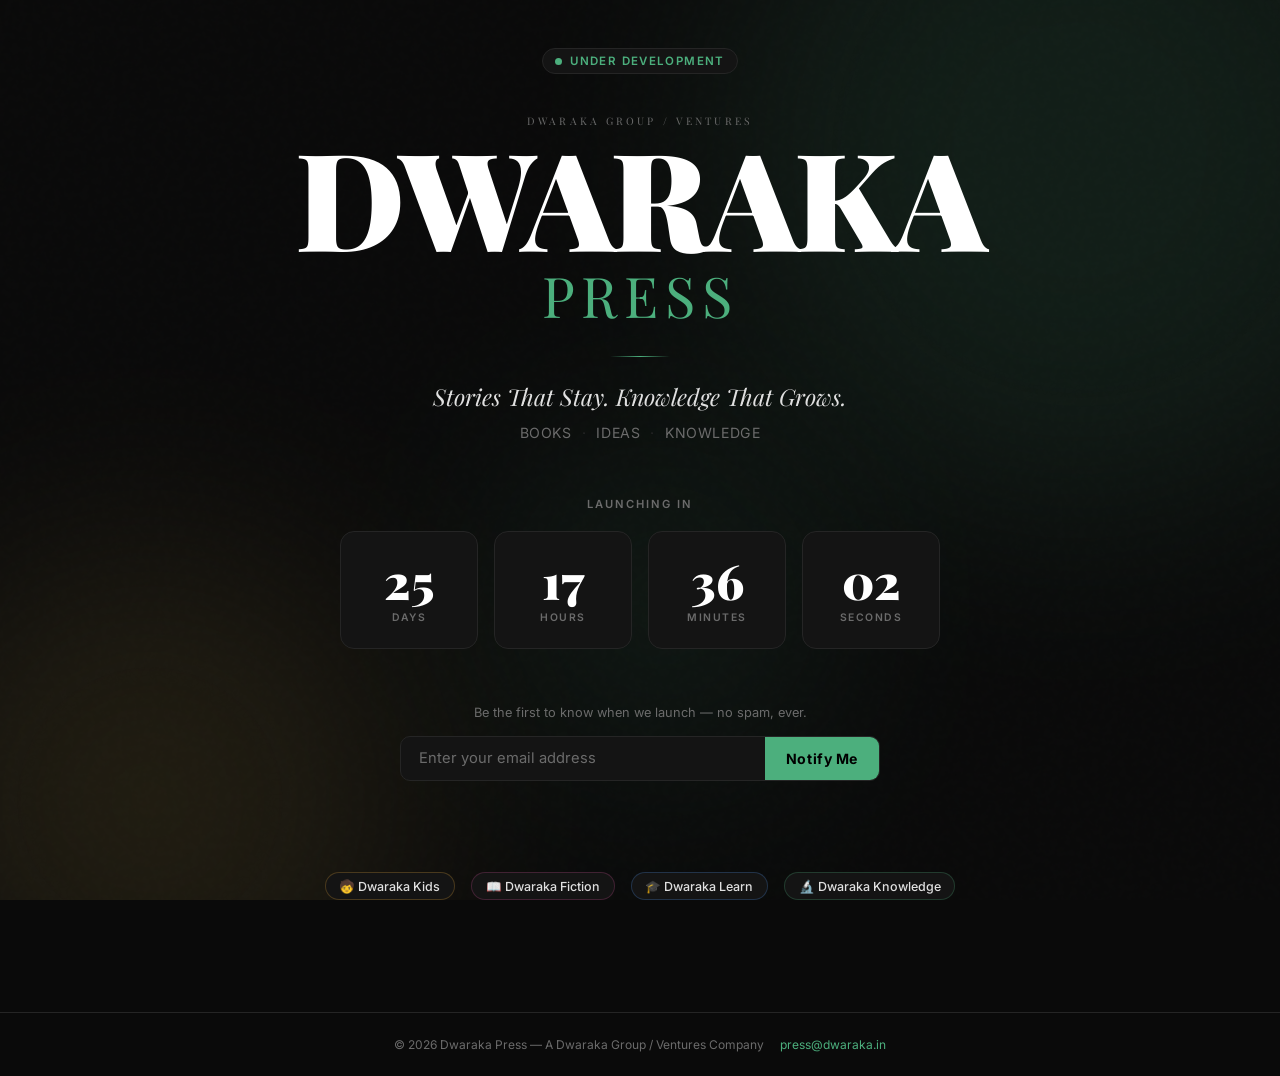
==== commit b662521f: "feat: replace homepage with coming soon page" ====
--- a/index.html
+++ b/index.html
@@ -3,286 +3,503 @@
 <head>
   <meta charset="UTF-8" />
   <meta name="viewport" content="width=device-width, initial-scale=1.0" />
-  <title>Dwaraka Press – Books · Ideas · Knowledge</title>
-  <meta name="description" content="Dwaraka Press – Stories That Stay. Knowledge That Grows. Shop children's books, fiction, educational and non-fiction books." />
-  <link rel="stylesheet" href="css/styles.css" />
+  <title>Dwaraka Press – Launching Soon</title>
+  <meta name="description" content="Dwaraka Press – Stories That Stay. Knowledge That Grows. Our bookstore is launching soon." />
   <link rel="preconnect" href="https://fonts.googleapis.com" />
   <link rel="preconnect" href="https://fonts.gstatic.com" crossorigin />
   <link href="https://fonts.googleapis.com/css2?family=Playfair+Display:ital,wght@0,400;0,700;0,900;1,400&family=Inter:wght@300;400;500;600;700&display=swap" rel="stylesheet" />
+  <style>
+    /* ── Reset & Base ── */
+    *, *::before, *::after { box-sizing: border-box; margin: 0; padding: 0; }
+
+    :root {
+      --bg:        #0a0a0a;
+      --surface:   #141414;
+      --border:    #252525;
+      --text:      #e0e0e0;
+      --muted:     #6b6b6b;
+      --accent:    #4caf7d;
+      --accent2:   #c9a84c;
+      --white:     #ffffff;
+      --serif:     'Playfair Display', Georgia, serif;
+      --sans:      'Inter', system-ui, sans-serif;
+    }
+
+    html { height: 100%; }
+
+    body {
+      font-family: var(--sans);
+      background: var(--bg);
+      color: var(--text);
+      min-height: 100%;
+      display: flex;
+      flex-direction: column;
+      overflow-x: hidden;
+    }
+
+    /* ── Animated Background ── */
+    .bg-canvas {
+      position: fixed;
+      inset: 0;
+      z-index: 0;
+      pointer-events: none;
+      overflow: hidden;
+    }
+    .orb {
+      position: absolute;
+      border-radius: 50%;
+      filter: blur(120px);
+      opacity: 0.12;
+      animation: drift 18s ease-in-out infinite alternate;
+    }
+    .orb-1 { width: 700px; height: 700px; background: var(--accent);  top: -200px; right: -150px; animation-duration: 20s; }
+    .orb-2 { width: 500px; height: 500px; background: var(--accent2); bottom: -150px; left: -100px; animation-duration: 25s; animation-delay: -8s; }
+    .orb-3 { width: 300px; height: 300px; background: var(--accent);  top: 50%; left: 40%; animation-duration: 15s; animation-delay: -4s; }
+
+    @keyframes drift {
+      from { transform: translate(0, 0) scale(1); }
+      to   { transform: translate(40px, -60px) scale(1.08); }
+    }
+
+    /* ── Noise Overlay ── */
+    .bg-canvas::after {
+      content: '';
+      position: absolute;
+      inset: 0;
+      background-image: url("data:image/svg+xml,%3Csvg viewBox='0 0 200 200' xmlns='http://www.w3.org/2000/svg'%3E%3Cfilter id='n'%3E%3CfeTurbulence type='fractalNoise' baseFrequency='0.65' numOctaves='3' stitchTiles='stitch'/%3E%3C/filter%3E%3Crect width='100%25' height='100%25' filter='url(%23n)' opacity='0.04'/%3E%3C/svg%3E");
+      opacity: 0.35;
+    }
+
+    /* ── Layout ── */
+    main {
+      position: relative;
+      z-index: 1;
+      flex: 1;
+      display: flex;
+      flex-direction: column;
+      align-items: center;
+      justify-content: center;
+      min-height: 100svh;
+      padding: 3rem 1.5rem;
+      text-align: center;
+      gap: 0;
+    }
+
+    /* ── Top Badge ── */
+    .dev-badge {
+      display: inline-flex;
+      align-items: center;
+      gap: 0.5rem;
+      border: 1px solid var(--border);
+      background: var(--surface);
+      border-radius: 999px;
+      padding: 0.45em 1.1em;
+      font-size: 0.72rem;
+      letter-spacing: 0.12em;
+      text-transform: uppercase;
+      color: var(--accent);
+      font-weight: 600;
+      margin-bottom: 2.5rem;
+      animation: fadeDown 0.8s ease both;
+    }
+    .dev-badge .dot {
+      width: 7px; height: 7px;
+      background: var(--accent);
+      border-radius: 50%;
+      animation: pulse 2s ease-in-out infinite;
+    }
+    @keyframes pulse {
+      0%, 100% { opacity: 1; transform: scale(1); }
+      50%       { opacity: 0.4; transform: scale(0.7); }
+    }
+
+    /* ── Brand ── */
+    .brand-parent {
+      display: block;
+      font-family: var(--serif);
+      font-size: 0.65rem;
+      letter-spacing: 0.3em;
+      color: var(--muted);
+      text-transform: uppercase;
+      margin-bottom: 0.4rem;
+      animation: fadeDown 0.9s 0.1s ease both;
+    }
+    .brand-name {
+      display: block;
+      font-family: var(--serif);
+      font-size: clamp(3.5rem, 12vw, 8.5rem);
+      font-weight: 900;
+      line-height: 0.9;
+      color: var(--white);
+      letter-spacing: -0.02em;
+      animation: fadeDown 1s 0.15s ease both;
+    }
+    .brand-press {
+      display: block;
+      font-family: var(--serif);
+      font-size: clamp(1.5rem, 5vw, 3.5rem);
+      font-weight: 400;
+      color: var(--accent);
+      letter-spacing: 0.12em;
+      margin-bottom: 1.5rem;
+      animation: fadeDown 1s 0.2s ease both;
+    }
+
+    /* Divider */
+    .divider {
+      width: 60px; height: 1px;
+      background: linear-gradient(90deg, transparent, var(--accent), transparent);
+      margin: 0 auto 1.5rem;
+      animation: fadeIn 1s 0.3s ease both;
+    }
+
+    /* ── Tagline ── */
+    .tagline {
+      font-family: var(--serif);
+      font-size: clamp(1rem, 2.5vw, 1.45rem);
+      font-style: italic;
+      color: var(--text);
+      margin-bottom: 0.75rem;
+      animation: fadeDown 1s 0.35s ease both;
+    }
+    .subtagline {
+      font-size: 0.88rem;
+      color: var(--muted);
+      letter-spacing: 0.04em;
+      margin-bottom: 3.5rem;
+      animation: fadeDown 1s 0.4s ease both;
+    }
+    .subtagline span {
+      margin-inline: 0.4em;
+      color: var(--border);
+    }
+
+    /* ── Countdown ── */
+    .countdown-wrap {
+      margin-bottom: 3.5rem;
+      animation: fadeUp 1s 0.5s ease both;
+    }
+    .countdown-label {
+      font-size: 0.7rem;
+      letter-spacing: 0.18em;
+      text-transform: uppercase;
+      color: var(--muted);
+      margin-bottom: 1.25rem;
+      font-weight: 600;
+    }
+    .countdown {
+      display: flex;
+      gap: 1rem;
+      justify-content: center;
+      flex-wrap: wrap;
+    }
+    .countdown-item {
+      background: var(--surface);
+      border: 1px solid var(--border);
+      border-radius: 14px;
+      padding: 1.5rem 1.75rem;
+      min-width: 90px;
+      display: flex;
+      flex-direction: column;
+      align-items: center;
+      gap: 0.4rem;
+      transition: border-color 0.3s;
+    }
+    .countdown-item:hover { border-color: var(--accent); }
+    .countdown-num {
+      font-family: var(--serif);
+      font-size: clamp(2rem, 5vw, 3rem);
+      font-weight: 900;
+      color: var(--white);
+      line-height: 1;
+      font-variant-numeric: tabular-nums;
+      min-width: 2.5ch;
+      display: block;
+    }
+    .countdown-unit {
+      font-size: 0.65rem;
+      letter-spacing: 0.14em;
+      text-transform: uppercase;
+      color: var(--muted);
+      font-weight: 600;
+    }
+
+    /* ── Email Signup ── */
+    .notify-wrap {
+      width: 100%;
+      max-width: 480px;
+      margin-bottom: 4rem;
+      animation: fadeUp 1s 0.65s ease both;
+    }
+    .notify-label {
+      font-size: 0.8rem;
+      color: var(--muted);
+      margin-bottom: 1rem;
+    }
+    .notify-form {
+      display: flex;
+      gap: 0;
+      border: 1px solid var(--border);
+      border-radius: 10px;
+      overflow: hidden;
+      background: var(--surface);
+      transition: border-color 0.25s, box-shadow 0.25s;
+    }
+    .notify-form:focus-within {
+      border-color: var(--accent);
+      box-shadow: 0 0 0 3px rgba(76,175,125,0.15);
+    }
+    .notify-form input {
+      flex: 1;
+      background: none;
+      border: none;
+      padding: 0.85em 1.25em;
+      color: var(--white);
+      font-family: var(--sans);
+      font-size: 0.92rem;
+      outline: none;
+    }
+    .notify-form input::placeholder { color: var(--muted); }
+    .notify-form button {
+      background: var(--accent);
+      border: none;
+      padding: 0.85em 1.5em;
+      color: #000;
+      font-family: var(--sans);
+      font-size: 0.88rem;
+      font-weight: 700;
+      cursor: pointer;
+      letter-spacing: 0.04em;
+      white-space: nowrap;
+      transition: background 0.2s;
+    }
+    .notify-form button:hover { background: #3d9c6a; }
+    .notify-success {
+      margin-top: 0.75rem;
+      font-size: 0.82rem;
+      color: var(--accent);
+      font-weight: 600;
+      min-height: 1.2em;
+    }
+
+    /* ── Imprints ── */
+    .imprints-row {
+      display: flex;
+      gap: 1rem;
+      justify-content: center;
+      flex-wrap: wrap;
+      margin-bottom: 4rem;
+      animation: fadeUp 1s 0.75s ease both;
+    }
+    .imprint-pill {
+      display: flex;
+      align-items: center;
+      gap: 0.5rem;
+      background: var(--surface);
+      border: 1px solid var(--border);
+      border-radius: 999px;
+      padding: 0.45em 1.1em;
+      font-size: 0.78rem;
+      font-weight: 500;
+      color: var(--text);
+      transition: border-color 0.2s, color 0.2s, transform 0.2s;
+    }
+    .imprint-pill:hover { transform: translateY(-2px); }
+    .imprint-pill.kids      { border-color: #e8a83840; }
+    .imprint-pill.kids:hover      { border-color: #e8a838; color: #e8a838; }
+    .imprint-pill.learn     { border-color: #4c8fe840; }
+    .imprint-pill.learn:hover     { border-color: #4c8fe8; color: #4c8fe8; }
+    .imprint-pill.fiction   { border-color: #c84c8f40; }
+    .imprint-pill.fiction:hover   { border-color: #c84c8f; color: #c84c8f; }
+    .imprint-pill.knowledge { border-color: #4caf7d40; }
+    .imprint-pill.knowledge:hover { border-color: #4caf7d; color: #4caf7d; }
+
+    /* ── Footer ── */
+    .cs-footer {
+      position: relative;
+      z-index: 1;
+      border-top: 1px solid var(--border);
+      padding: 1.5rem;
+      display: flex;
+      justify-content: center;
+      align-items: center;
+      gap: 1rem;
+      flex-wrap: wrap;
+    }
+    .cs-footer p {
+      font-size: 0.75rem;
+      color: var(--muted);
+      text-align: center;
+    }
+    .cs-footer a { color: var(--accent); text-decoration: none; }
+    .cs-footer a:hover { text-decoration: underline; }
+
+    /* ── Animations ── */
+    @keyframes fadeDown {
+      from { opacity: 0; transform: translateY(-16px); }
+      to   { opacity: 1; transform: translateY(0); }
+    }
+    @keyframes fadeUp {
+      from { opacity: 0; transform: translateY(20px); }
+      to   { opacity: 1; transform: translateY(0); }
+    }
+    @keyframes fadeIn {
+      from { opacity: 0; }
+      to   { opacity: 1; }
+    }
+
+    @media (prefers-reduced-motion: reduce) {
+      *, *::before, *::after { animation: none !important; transition: none !important; }
+    }
+
+    /* ── Mobile ── */
+    @media (max-width: 480px) {
+      .countdown-item { min-width: 70px; padding: 1.1rem 1rem; }
+      .notify-form { flex-direction: column; border-radius: 10px; }
+      .notify-form button { border-radius: 0 0 9px 9px; }
+    }
+  </style>
 </head>
 <body>
 
-  <!-- ===== HEADER / NAV ===== -->
-  <header class="site-header" id="site-header">
-    <div class="header-inner container">
-      <a href="index.html" class="brand-logo" aria-label="Dwaraka Press home">
-        <span class="brand-parent">DWARAKA</span>
-        <span class="brand-name">PRESS</span>
-      </a>
-
-      <nav class="main-nav" aria-label="Main navigation">
-        <ul role="list">
-          <li><a href="#categories">Categories</a></li>
-          <li><a href="books.html">All Books</a></li>
-          <li><a href="about.html">About</a></li>
-          <li><a href="contact.html">Contact</a></li>
-        </ul>
-      </nav>
-
-      <div class="header-actions">
-        <button class="icon-btn search-toggle" aria-label="Open search" aria-expanded="false" aria-controls="search-overlay">
-          <svg width="20" height="20" viewBox="0 0 24 24" fill="none" stroke="currentColor" stroke-width="2" aria-hidden="true"><circle cx="11" cy="11" r="8"/><path d="m21 21-4.35-4.35"/></svg>
-        </button>
-        <button class="icon-btn cart-toggle" aria-label="Open cart" aria-controls="cart-modal">
-          <svg width="20" height="20" viewBox="0 0 24 24" fill="none" stroke="currentColor" stroke-width="2" aria-hidden="true"><path d="M6 2 3 6v14a2 2 0 0 0 2 2h14a2 2 0 0 0 2-2V6l-3-4z"/><line x1="3" y1="6" x2="21" y2="6"/><path d="M16 10a4 4 0 0 1-8 0"/></svg>
-          <span class="cart-badge" id="cart-count" aria-live="polite">0</span>
-        </button>
-        <button class="hamburger" aria-label="Toggle menu" aria-expanded="false" aria-controls="mobile-nav">
-          <span></span><span></span><span></span>
-        </button>
-      </div>
+  <!-- Ambient background -->
+  <div class="bg-canvas" aria-hidden="true">
+    <div class="orb orb-1"></div>
+    <div class="orb orb-2"></div>
+    <div class="orb orb-3"></div>
+  </div>
+
+  <main>
+
+    <!-- Status badge -->
+    <div class="dev-badge">
+      <span class="dot"></span>
+      Under Development
     </div>
 
-    <!-- Mobile Nav -->
-    <nav class="mobile-nav" id="mobile-nav" aria-hidden="true">
-      <ul role="list">
-        <li><a href="#categories">Categories</a></li>
-        <li><a href="books.html">All Books</a></li>
-        <li><a href="about.html">About</a></li>
-        <li><a href="contact.html">Contact</a></li>
-      </ul>
-    </nav>
-  </header>
-
-  <!-- ===== SEARCH OVERLAY ===== -->
-  <div class="search-overlay" id="search-overlay" aria-hidden="true" role="search">
-    <div class="search-inner">
-      <label for="search-input" class="visually-hidden">Search books</label>
-      <input type="search" id="search-input" placeholder="Search books, authors, topics…" autocomplete="off" enterkeyhint="search" />
-      <button class="search-close" aria-label="Close search">✕</button>
-    </div>
-    <div class="search-results" id="search-results" aria-live="polite"></div>
-  </div>
-
-  <main>
-
-    <!-- ===== HERO ===== -->
-    <section class="hero" aria-labelledby="hero-heading">
-      <div class="hero-bg-art" aria-hidden="true">
-        <div class="hero-circle c1"></div>
-        <div class="hero-circle c2"></div>
-        <div class="hero-circle c3"></div>
-      </div>
-      <div class="container hero-content">
-        <p class="hero-eyebrow">DWARAKA GROUP / VENTURES</p>
-        <h1 id="hero-heading">
-          <span class="hero-title-main">DWARAKA</span>
-          <span class="hero-title-sub">PRESS</span>
-        </h1>
-        <p class="hero-meta">BOOKS &bull; IDEAS &bull; KNOWLEDGE</p>
-        <p class="hero-tagline"><em>Stories That Stay. Knowledge That Grows.</em></p>
-        <div class="hero-ctas">
-          <a href="books.html" class="btn btn-primary">Browse All Books</a>
-          <a href="#categories" class="btn btn-ghost">Explore Categories</a>
+    <!-- Brand -->
+    <span class="brand-parent">Dwaraka Group / Ventures</span>
+    <span class="brand-name">DWARAKA</span>
+    <span class="brand-press">PRESS</span>
+
+    <div class="divider" aria-hidden="true"></div>
+
+    <!-- Tagline -->
+    <p class="tagline"><em>Stories That Stay. Knowledge That Grows.</em></p>
+    <p class="subtagline">
+      BOOKS <span>·</span> IDEAS <span>·</span> KNOWLEDGE
+    </p>
+
+    <!-- Countdown -->
+    <div class="countdown-wrap" aria-label="Countdown to launch">
+      <p class="countdown-label">Launching In</p>
+      <div class="countdown" role="timer" aria-live="polite">
+        <div class="countdown-item">
+          <span class="countdown-num" id="cd-days">00</span>
+          <span class="countdown-unit">Days</span>
         </div>
-      </div>
-      <div class="hero-scroll-hint" aria-hidden="true">
-        <span>Scroll</span>
-        <div class="scroll-line"></div>
-      </div>
-    </section>
-
-    <!-- ===== MARQUEE BANNER ===== -->
-    <div class="marquee-banner" aria-hidden="true">
-      <div class="marquee-track">
-        <span>Children's Books</span><span>·</span>
-        <span>Fiction</span><span>·</span>
-        <span>Educational</span><span>·</span>
-        <span>Non-Fiction</span><span>·</span>
-        <span>Colouring Books</span><span>·</span>
-        <span>Reference</span><span>·</span>
-        <span>Stories</span><span>·</span>
-        <span>Knowledge</span><span>·</span>
-        <!-- duplicate for seamless loop -->
-        <span>Children's Books</span><span>·</span>
-        <span>Fiction</span><span>·</span>
-        <span>Educational</span><span>·</span>
-        <span>Non-Fiction</span><span>·</span>
-        <span>Colouring Books</span><span>·</span>
-        <span>Reference</span><span>·</span>
-        <span>Stories</span><span>·</span>
-        <span>Knowledge</span><span>·</span>
-      </div>
-    </div>
-
-    <!-- ===== CATEGORIES ===== -->
-    <section class="categories-section" id="categories" aria-labelledby="cat-heading">
-      <div class="container">
-        <div class="section-header">
-          <h2 id="cat-heading">Our Collections</h2>
-          <p>Four imprints, one passion for books</p>
+        <div class="countdown-item">
+          <span class="countdown-num" id="cd-hours">00</span>
+          <span class="countdown-unit">Hours</span>
         </div>
-        <div class="categories-grid">
-          <a href="books.html?cat=kids" class="category-card cat-kids" data-cat="kids">
-            <div class="cat-icon" aria-hidden="true">🧒</div>
-            <h3>Dwaraka Kids</h3>
-            <p>Children's books and colouring books</p>
-            <span class="cat-link">Explore →</span>
-          </a>
-          <a href="books.html?cat=learn" class="category-card cat-learn" data-cat="learn">
-            <div class="cat-icon" aria-hidden="true">🎓</div>
-            <h3>Dwaraka Learn</h3>
-            <p>Educational and academic books</p>
-            <span class="cat-link">Explore →</span>
-          </a>
-          <a href="books.html?cat=fiction" class="category-card cat-fiction" data-cat="fiction">
-            <div class="cat-icon" aria-hidden="true">📖</div>
-            <h3>Dwaraka Fiction</h3>
-            <p>Stories and novels</p>
-            <span class="cat-link">Explore →</span>
-          </a>
-          <a href="books.html?cat=knowledge" class="category-card cat-knowledge" data-cat="knowledge">
-            <div class="cat-icon" aria-hidden="true">🔬</div>
-            <h3>Dwaraka Knowledge</h3>
-            <p>Non-fiction and reference books</p>
-            <span class="cat-link">Explore →</span>
-          </a>
+        <div class="countdown-item">
+          <span class="countdown-num" id="cd-mins">00</span>
+          <span class="countdown-unit">Minutes</span>
         </div>
-      </div>
-    </section>
-
-    <!-- ===== FEATURED BOOKS ===== -->
-    <section class="featured-section" aria-labelledby="featured-heading">
-      <div class="container">
-        <div class="section-header">
-          <h2 id="featured-heading">Featured Books</h2>
-          <a href="books.html" class="see-all-link">See all books →</a>
-        </div>
-        <div class="books-grid" id="featured-books" role="list">
-          <!-- Populated by JS -->
-        </div>
-      </div>
-    </section>
-
-    <!-- ===== BANNER / PROMO ===== -->
-    <section class="promo-banner" aria-labelledby="promo-heading">
-      <div class="container promo-inner">
-        <div class="promo-text">
-          <h2 id="promo-heading">Start Your Reading Journey Today</h2>
-          <p>Free shipping on orders above ₹499. Curated picks delivered to your door.</p>
-          <a href="books.html" class="btn btn-primary">Shop Now</a>
-        </div>
-        <div class="promo-art" aria-hidden="true">
-          <div class="promo-book pb1"></div>
-          <div class="promo-book pb2"></div>
-          <div class="promo-book pb3"></div>
-        </div>
-      </div>
-    </section>
-
-    <!-- ===== TESTIMONIALS ===== -->
-    <section class="testimonials-section" aria-labelledby="testimonials-heading">
-      <div class="container">
-        <h2 id="testimonials-heading" class="visually-hidden">What readers say</h2>
-        <div class="testimonials-grid">
-          <blockquote class="testimonial-card">
-            <p>"The Dwaraka Kids series is our family's bedtime favourite. Beautiful illustrations and heartwarming stories."</p>
-            <footer><cite>— Priya Sharma, Chennai</cite></footer>
-          </blockquote>
-          <blockquote class="testimonial-card">
-            <p>"Dwaraka Learn textbooks are clear and comprehensive. My students love the structured approach."</p>
-            <footer><cite>— Dr. Ramesh Kumar, Hyderabad</cite></footer>
-          </blockquote>
-          <blockquote class="testimonial-card">
-            <p>"I've read every Dwaraka Fiction novel. Each one leaves something behind — a thought, a feeling, a memory."</p>
-            <footer><cite>— Ananya Reddy, Bengaluru</cite></footer>
-          </blockquote>
-        </div>
-      </div>
-    </section>
-
-  </main>
-
-  <!-- ===== FOOTER ===== -->
-  <footer class="site-footer">
-    <div class="container footer-inner">
-      <div class="footer-brand">
-        <div class="footer-logo">
-          <span class="brand-parent">DWARAKA</span>
-          <span class="brand-name">PRESS</span>
-        </div>
-        <p>Stories That Stay.<br/>Knowledge That Grows.</p>
-        <p class="footer-parent">Part of the Dwaraka Group / Ventures</p>
-      </div>
-      <div class="footer-links">
-        <div class="footer-col">
-          <h4>Imprints</h4>
-          <ul role="list">
-            <li><a href="books.html?cat=kids">Dwaraka Kids</a></li>
-            <li><a href="books.html?cat=learn">Dwaraka Learn</a></li>
-            <li><a href="books.html?cat=fiction">Dwaraka Fiction</a></li>
-            <li><a href="books.html?cat=knowledge">Dwaraka Knowledge</a></li>
-          </ul>
-        </div>
-        <div class="footer-col">
-          <h4>Shop</h4>
-          <ul role="list">
-            <li><a href="books.html">All Books</a></li>
-            <li><a href="books.html?sort=new">New Arrivals</a></li>
-            <li><a href="books.html?sort=bestseller">Bestsellers</a></li>
-          </ul>
-        </div>
-        <div class="footer-col">
-          <h4>Company</h4>
-          <ul role="list">
-            <li><a href="about.html">About Us</a></li>
-            <li><a href="contact.html">Contact</a></li>
-            <li><a href="#">Authors</a></li>
-            <li><a href="#">Submissions</a></li>
-          </ul>
-        </div>
-        <div class="footer-col">
-          <h4>Help</h4>
-          <ul role="list">
-            <li><a href="#">Shipping Policy</a></li>
-            <li><a href="#">Returns</a></li>
-            <li><a href="#">Privacy Policy</a></li>
-            <li><a href="#">Terms</a></li>
-          </ul>
+        <div class="countdown-item">
+          <span class="countdown-num" id="cd-secs">00</span>
+          <span class="countdown-unit">Seconds</span>
         </div>
       </div>
     </div>
-    <div class="footer-bottom container">
-      <p>&copy; 2026 Dwaraka Press. All rights reserved.</p>
-      <p>A Dwaraka Group / Ventures Company</p>
+
+    <!-- Email notify -->
+    <div class="notify-wrap">
+      <p class="notify-label">Be the first to know when we launch — no spam, ever.</p>
+      <form class="notify-form" id="notify-form" novalidate>
+        <label for="notify-email" style="position:absolute;width:1px;height:1px;overflow:hidden;clip:rect(0,0,0,0)">Your email address</label>
+        <input
+          type="email"
+          id="notify-email"
+          name="email"
+          placeholder="Enter your email address"
+          autocomplete="email"
+          inputmode="email"
+          enterkeyhint="send"
+          required
+        />
+        <button type="submit">Notify Me</button>
+      </form>
+      <p class="notify-success" id="notify-msg" aria-live="polite"></p>
     </div>
+
+    <!-- Imprints preview -->
+    <div class="imprints-row" aria-label="Our publishing imprints">
+      <span class="imprint-pill kids">🧒 Dwaraka Kids</span>
+      <span class="imprint-pill fiction">📖 Dwaraka Fiction</span>
+      <span class="imprint-pill learn">🎓 Dwaraka Learn</span>
+      <span class="imprint-pill knowledge">🔬 Dwaraka Knowledge</span>
+    </div>
+
+  </main>
+
+  <footer class="cs-footer">
+    <p>&copy; 2026 Dwaraka Press &mdash; A Dwaraka Group / Ventures Company</p>
+    <p><a href="mailto:press@dwaraka.in">press@dwaraka.in</a></p>
   </footer>
 
-  <!-- ===== CART MODAL ===== -->
-  <dialog class="cart-modal" id="cart-modal" aria-labelledby="cart-heading">
-    <div class="cart-modal-inner">
-      <div class="cart-header">
-        <h2 id="cart-heading">Your Cart</h2>
-        <button class="icon-btn cart-close" aria-label="Close cart">✕</button>
-      </div>
-      <div class="cart-items" id="cart-items" aria-live="polite">
-        <p class="cart-empty">Your cart is empty.</p>
-      </div>
-      <div class="cart-footer" id="cart-footer" hidden>
-        <div class="cart-total">
-          <span>Total</span>
-          <span id="cart-total-price">₹0</span>
-        </div>
-        <a href="checkout.html" class="btn btn-primary btn-full">Proceed to Checkout</a>
-      </div>
-    </div>
-  </dialog>
-
-  <!-- ===== TOAST ===== -->
-  <div class="toast" id="toast" aria-live="assertive" aria-atomic="true" hidden></div>
-
-  <script src="js/data.js"></script>
-  <script src="js/cart.js"></script>
-  <script src="js/main.js"></script>
+  <script>
+    // ── Countdown Timer ──
+    // Set your launch date here (YYYY, MM-1, DD, HH, MM, SS)
+    const LAUNCH = new Date(2027, 0, 1, 0, 0, 0); // 1 Jan 2027
+
+    const pad = n => String(n).padStart(2, '0');
+
+    function tick() {
+      const now  = new Date();
+      const diff = LAUNCH - now;
+
+      if (diff <= 0) {
+        document.getElementById('cd-days').textContent  = '00';
+        document.getElementById('cd-hours').textContent = '00';
+        document.getElementById('cd-mins').textContent  = '00';
+        document.getElementById('cd-secs').textContent  = '00';
+        return;
+      }
+
+      const days  = Math.floor(diff / 864e5);
+      const hours = Math.floor((diff % 864e5) / 36e5);
+      const mins  = Math.floor((diff % 36e5)  / 6e4);
+      const secs  = Math.floor((diff % 6e4)   / 1e3);
+
+      document.getElementById('cd-days').textContent  = pad(days);
+      document.getElementById('cd-hours').textContent = pad(hours);
+      document.getElementById('cd-mins').textContent  = pad(mins);
+      document.getElementById('cd-secs').textContent  = pad(secs);
+    }
+
+    tick();
+    setInterval(tick, 1000);
+
+    // ── Email Notify Form ──
+    document.getElementById('notify-form').addEventListener('submit', function (e) {
+      e.preventDefault();
+      const email = document.getElementById('notify-email').value.trim();
+      const msg   = document.getElementById('notify-msg');
+
+      if (!email || !/^[^\s@]+@[^\s@]+\.[^\s@]+$/.test(email)) {
+        msg.style.color = '#e44';
+        msg.textContent = 'Please enter a valid email address.';
+        return;
+      }
+
+      // Simulate submission (replace with your backend / Mailchimp API)
+      msg.style.color = 'var(--accent)';
+      msg.textContent = '🎉 You\'re on the list! We\'ll let you know the moment we launch.';
+      this.querySelector('input').value = '';
+      this.querySelector('button').disabled = true;
+      this.querySelector('button').textContent = 'Done ✓';
+    });
+  </script>
 </body>
 </html>
